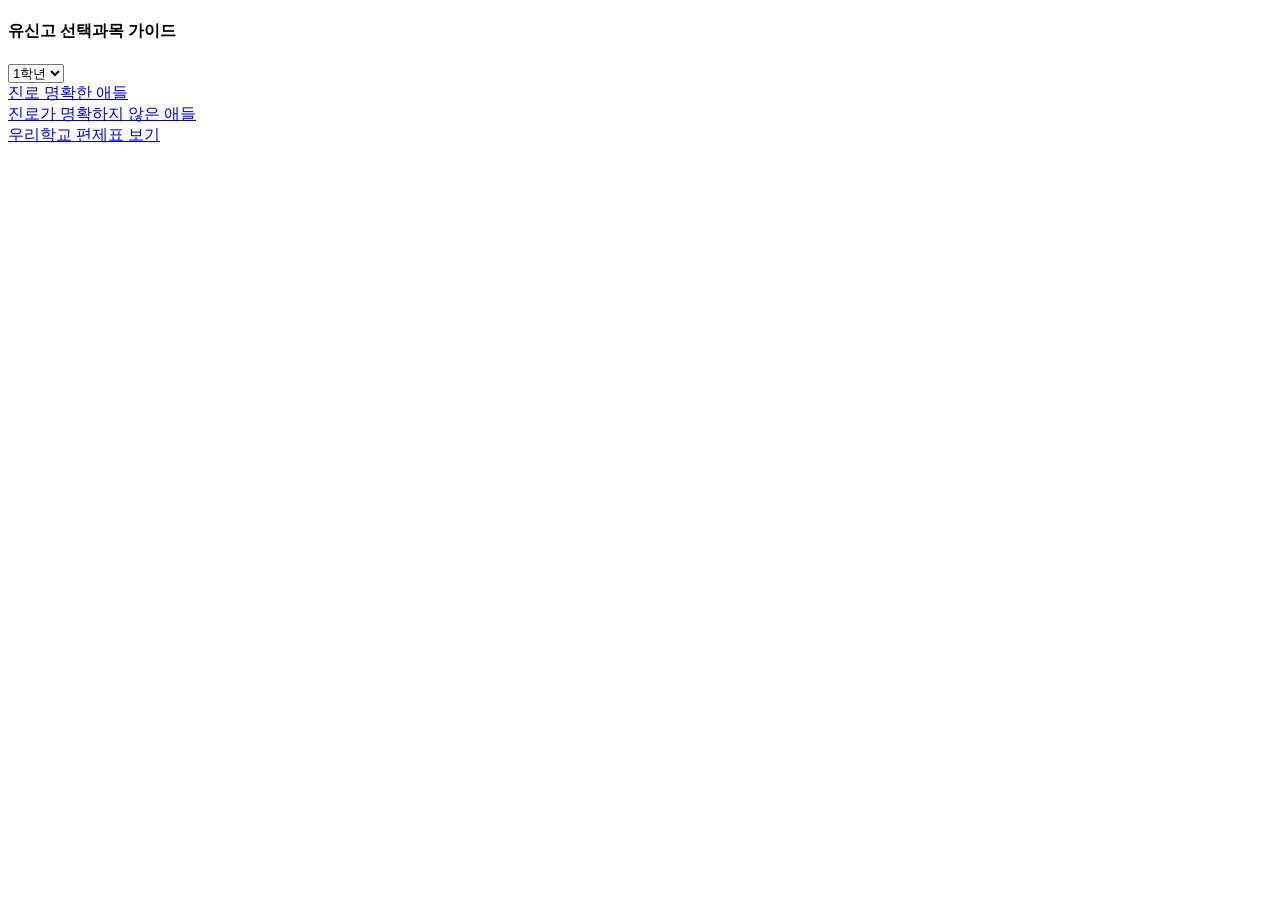
==== index.html @ 6cd65bbe "Remove stylesheet link from index.html Removed the link to the main.css stylesheet." ====
<!DOCTYPE html>
<html lang="ko">
<head>
    <meta charset="UTF-8">
    <meta name="viewport" content="width=device-width, initial-scale=1.0">
    <meta name="author" content="2026드림팀">
    <title>선택과목 가이드</title>

</head>

<body>

    <h4>유신고 선택과목 가이드</h4>
    <!-- 학년 선택 데이터는 여기서 불러오면 됨.-->
         <!--로컬 스토리지에서 변수 관리하면서 JS로 초기값은 로컬 스토리지에서 불러오기-->

    <select class="grade-select">
        <option>1학년</option>
        <option>2학년</option>
        <option>3학년</option>
    </select>
     <br>
         <!--네비게이션 메뉴인데, 여기는 딱히 할 일 없음-->
        <a href="focused.html" class="home-menu-button">진로 명확한 애들</a>
        <br>
        <a href="unfocused.html" class="home-menu-button">진로가 명확하지 않은 애들</a>
        <br>
        <a href="curriculum.html" class="home-menu-button">우리학교 편제표 보기</a>
        <script src="main.js"defer></script>
    </body>
</html>
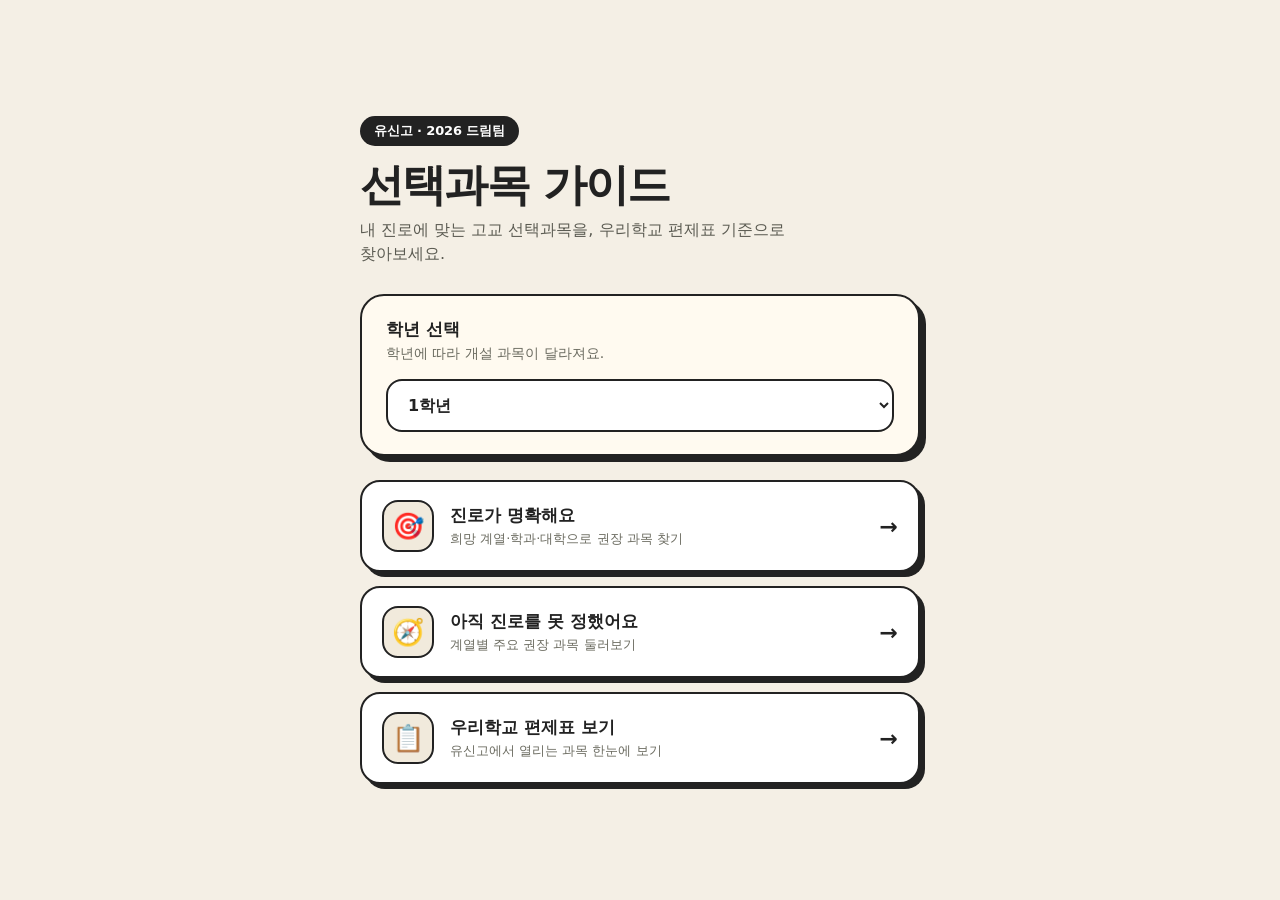
==== commit 83cc30db: "선택과목 가이드 4개 페이지 구현 + 실데이터 반영 - data.js: 2028 자료집(어디가) PART 02를 파싱해 대학 35곳·652레코드·   2022 개정 과목 81개로 " ====
--- a/index.html
+++ b/index.html
@@ -5,27 +5,59 @@
     <meta name="viewport" content="width=device-width, initial-scale=1.0">
     <meta name="author" content="2026드림팀">
     <title>선택과목 가이드</title>
-
+    <link rel="stylesheet" href="main.css">
 </head>
 
 <body>
+    <main class="home">
+        <header class="home-header">
+            <span class="home-badge">유신고 · 2026 드림팀</span>
+            <h1 class="home-title">선택과목 가이드</h1>
+            <p class="home-subtitle">내 진로에 맞는 고교 선택과목을, 우리학교 편제표 기준으로 찾아보세요.</p>
+        </header>
 
-    <h4>유신고 선택과목 가이드</h4>
-    <!-- 학년 선택 데이터는 여기서 불러오면 됨.-->
-         <!--로컬 스토리지에서 변수 관리하면서 JS로 초기값은 로컬 스토리지에서 불러오기-->
+        <!-- 학년 선택 : localStorage(selectedGrade)에 저장됨 (main.js) -->
+        <section class="grade-card">
+            <label for="grade" class="grade-label">학년 선택</label>
+            <p class="grade-desc">학년에 따라 개설 과목이 달라져요.</p>
+            <select id="grade" class="grade-select">
+                <option>1학년</option>
+                <option>2학년</option>
+                <option>3학년</option>
+            </select>
+        </section>
 
-    <select class="grade-select">
-        <option>1학년</option>
-        <option>2학년</option>
-        <option>3학년</option>
-    </select>
-     <br>
-         <!--네비게이션 메뉴인데, 여기는 딱히 할 일 없음-->
-        <a href="focused.html" class="home-menu-button">진로 명확한 애들</a>
-        <br>
-        <a href="unfocused.html" class="home-menu-button">진로가 명확하지 않은 애들</a>
-        <br>
-        <a href="curriculum.html" class="home-menu-button">우리학교 편제표 보기</a>
-        <script src="main.js"defer></script>
-    </body>
+        <!-- 네비게이션 -->
+        <nav class="home-nav">
+            <a href="focused.html" class="home-menu-button">
+                <span class="menu-icon">🎯</span>
+                <span class="menu-text">
+                    <span class="menu-title">진로가 명확해요</span>
+                    <span class="menu-desc">희망 계열·학과·대학으로 권장 과목 찾기</span>
+                </span>
+                <span class="menu-arrow">→</span>
+            </a>
+
+            <a href="unfocused.html" class="home-menu-button">
+                <span class="menu-icon">🧭</span>
+                <span class="menu-text">
+                    <span class="menu-title">아직 진로를 못 정했어요</span>
+                    <span class="menu-desc">계열별 주요 권장 과목 둘러보기</span>
+                </span>
+                <span class="menu-arrow">→</span>
+            </a>
+
+            <a href="curriculum.html" class="home-menu-button">
+                <span class="menu-icon">📋</span>
+                <span class="menu-text">
+                    <span class="menu-title">우리학교 편제표 보기</span>
+                    <span class="menu-desc">유신고에서 열리는 과목 한눈에 보기</span>
+                </span>
+                <span class="menu-arrow">→</span>
+            </a>
+        </nav>
+    </main>
+
+    <script src="main.js" defer></script>
+</body>
 </html>
--- a/main.css
+++ b/main.css
@@ -0,0 +1,198 @@
+* {
+  box-sizing: border-box;
+}
+
+body {
+  margin: 0;
+  min-height: 100vh;
+  display: flex;
+  align-items: center;
+  justify-content: center;
+  padding: 48px 20px;
+  background: #f4efe5;
+  color: #222;
+  font-family: system-ui, -apple-system, BlinkMacSystemFont, "Segoe UI", sans-serif;
+}
+
+select {
+  font: inherit;
+}
+
+/* ---------- 레이아웃 ---------- */
+.home {
+  width: min(560px, 100%);
+}
+
+/* ---------- 헤더 ---------- */
+.home-header {
+  margin-bottom: 28px;
+}
+
+.home-badge {
+  display: inline-block;
+  padding: 6px 14px;
+  background: #222;
+  color: #fff;
+  border-radius: 999px;
+  font-size: 13px;
+  font-weight: 800;
+  letter-spacing: -0.01em;
+}
+
+.home-title {
+  margin: 16px 0 10px;
+  font-size: 44px;
+  font-weight: 900;
+  letter-spacing: -0.04em;
+  line-height: 1.05;
+}
+
+.home-subtitle {
+  margin: 0;
+  max-width: 42ch;
+  color: #5b5b52;
+  font-size: 16px;
+  line-height: 1.5;
+}
+
+/* ---------- 학년 선택 카드 ---------- */
+.grade-card {
+  margin-bottom: 24px;
+  padding: 22px 24px;
+  background: #fffaf0;
+  border: 2px solid #222;
+  border-radius: 24px;
+  box-shadow: 6px 6px 0 #222;
+}
+
+.grade-label {
+  display: block;
+  font-size: 17px;
+  font-weight: 800;
+}
+
+.grade-desc {
+  margin: 4px 0 16px;
+  color: #6b6b60;
+  font-size: 14px;
+}
+
+.grade-select {
+  width: 100%;
+  padding: 14px 16px;
+  background: #fff;
+  color: #222;
+  border: 2px solid #222;
+  border-radius: 16px;
+  font-size: 16px;
+  font-weight: 700;
+  cursor: pointer;
+  outline: none;
+  transition: transform 0.12s ease, box-shadow 0.12s ease;
+}
+
+.grade-select:hover {
+  transform: translate(-2px, -2px);
+  box-shadow: 4px 4px 0 #222;
+}
+
+.grade-select:focus-visible {
+  box-shadow: 4px 4px 0 #222;
+}
+
+/* ---------- 네비게이션 ---------- */
+.home-nav {
+  display: flex;
+  flex-direction: column;
+  gap: 14px;
+}
+
+.home-menu-button {
+  display: flex;
+  align-items: center;
+  gap: 16px;
+  padding: 18px 20px;
+  background: #fff;
+  color: #222;
+  border: 2px solid #222;
+  border-radius: 20px;
+  text-decoration: none;
+  box-shadow: 5px 5px 0 #222;
+  transition: transform 0.12s ease, box-shadow 0.12s ease, background 0.12s ease;
+}
+
+.home-menu-button:hover {
+  transform: translate(-3px, -3px);
+  box-shadow: 8px 8px 0 #222;
+  background: #fffaf0;
+}
+
+.home-menu-button:active {
+  transform: translate(0, 0);
+  box-shadow: 2px 2px 0 #222;
+}
+
+.menu-icon {
+  flex: 0 0 auto;
+  width: 52px;
+  height: 52px;
+  display: inline-flex;
+  align-items: center;
+  justify-content: center;
+  background: #f1eadc;
+  border: 2px solid #222;
+  border-radius: 16px;
+  font-size: 26px;
+}
+
+.menu-text {
+  display: flex;
+  flex-direction: column;
+  gap: 3px;
+  flex: 1;
+  min-width: 0;
+}
+
+.menu-title {
+  font-size: 17px;
+  font-weight: 800;
+}
+
+.menu-desc {
+  color: #6b6b60;
+  font-size: 13px;
+  line-height: 1.35;
+}
+
+.menu-arrow {
+  flex: 0 0 auto;
+  font-size: 22px;
+  font-weight: 900;
+  transition: transform 0.12s ease;
+}
+
+.home-menu-button:hover .menu-arrow {
+  transform: translateX(4px);
+}
+
+/* ---------- 모바일 ---------- */
+@media (max-width: 560px) {
+  body {
+    padding: 32px 16px;
+    align-items: flex-start;
+  }
+
+  .home-title {
+    font-size: 34px;
+  }
+
+  .menu-icon {
+    width: 46px;
+    height: 46px;
+    font-size: 22px;
+  }
+
+  .menu-arrow {
+    display: none;
+  }
+}
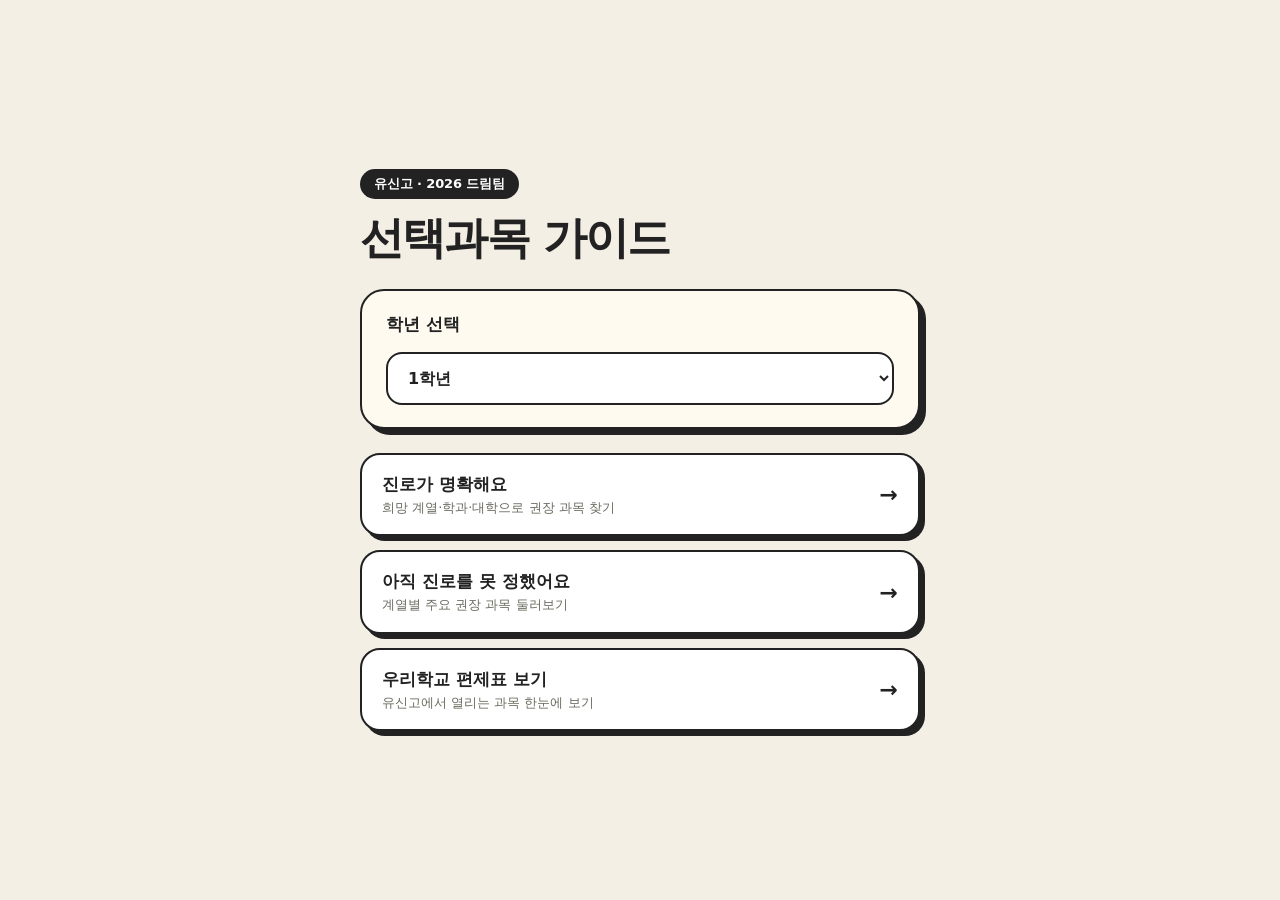
==== commit 8cc6c9e1: "Update index.html to remove unnecessary elements Removed subtitles and icons from the home page." ====
--- a/index.html
+++ b/index.html
@@ -13,13 +13,12 @@
         <header class="home-header">
             <span class="home-badge">유신고 · 2026 드림팀</span>
             <h1 class="home-title">선택과목 가이드</h1>
-            <p class="home-subtitle">내 진로에 맞는 고교 선택과목을, 우리학교 편제표 기준으로 찾아보세요.</p>
         </header>
 
         <!-- 학년 선택 : localStorage(selectedGrade)에 저장됨 (main.js) -->
         <section class="grade-card">
             <label for="grade" class="grade-label">학년 선택</label>
-            <p class="grade-desc">학년에 따라 개설 과목이 달라져요.</p>
+            <p class="grade-desc"></p>
             <select id="grade" class="grade-select">
                 <option>1학년</option>
                 <option>2학년</option>
@@ -30,7 +29,6 @@
         <!-- 네비게이션 -->
         <nav class="home-nav">
             <a href="focused.html" class="home-menu-button">
-                <span class="menu-icon">🎯</span>
                 <span class="menu-text">
                     <span class="menu-title">진로가 명확해요</span>
                     <span class="menu-desc">희망 계열·학과·대학으로 권장 과목 찾기</span>
@@ -39,7 +37,6 @@
             </a>
 
             <a href="unfocused.html" class="home-menu-button">
-                <span class="menu-icon">🧭</span>
                 <span class="menu-text">
                     <span class="menu-title">아직 진로를 못 정했어요</span>
                     <span class="menu-desc">계열별 주요 권장 과목 둘러보기</span>
@@ -48,7 +45,6 @@
             </a>
 
             <a href="curriculum.html" class="home-menu-button">
-                <span class="menu-icon">📋</span>
                 <span class="menu-text">
                     <span class="menu-title">우리학교 편제표 보기</span>
                     <span class="menu-desc">유신고에서 열리는 과목 한눈에 보기</span>
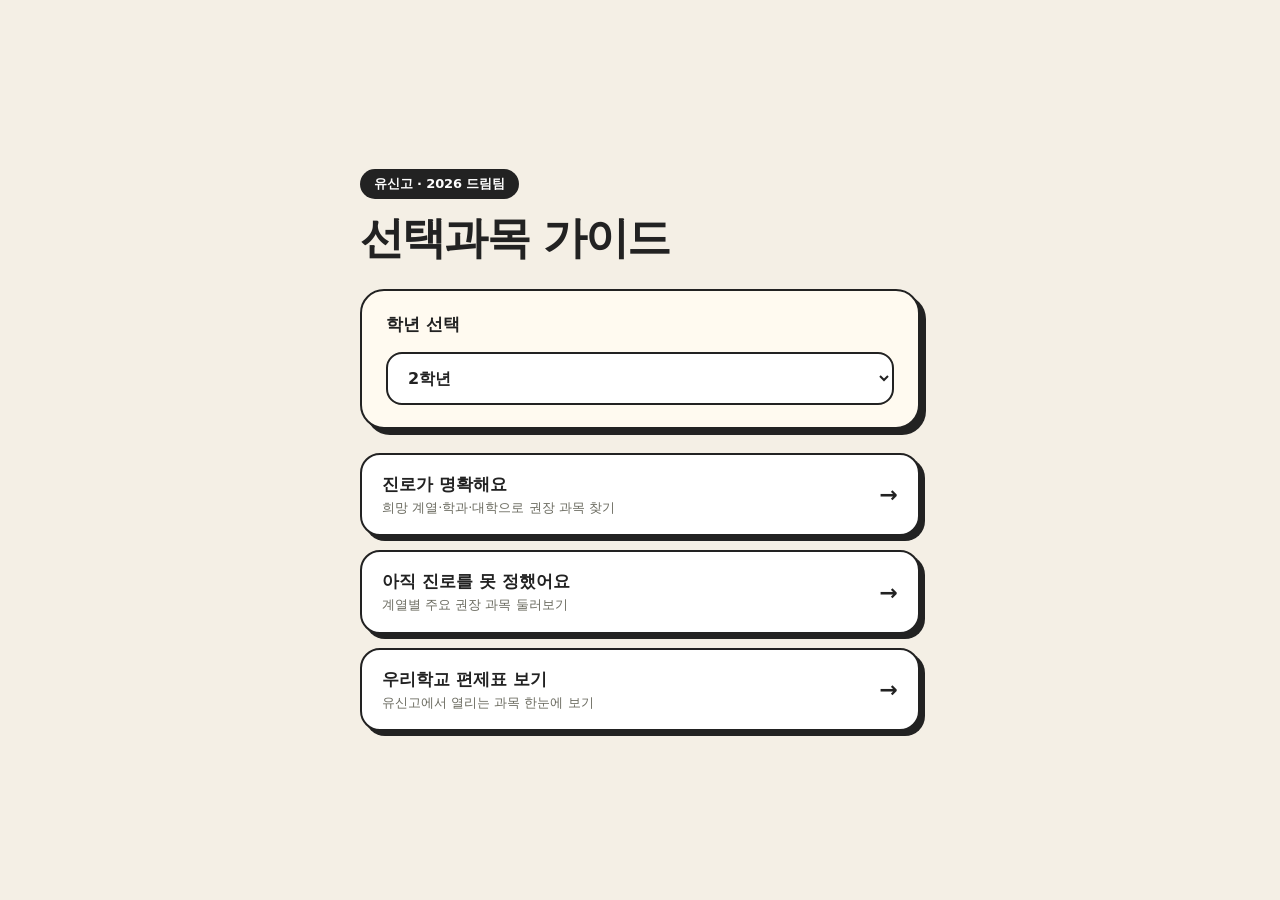
==== commit 6bc15791: "Change default selected grade option to 2학년" ====
--- a/index.html
+++ b/index.html
@@ -20,8 +20,7 @@
             <label for="grade" class="grade-label">학년 선택</label>
             <p class="grade-desc"></p>
             <select id="grade" class="grade-select">
-                <option>1학년</option>
-                <option>2학년</option>
+                <option selected>2학년</option>
                 <option>3학년</option>
             </select>
         </section>
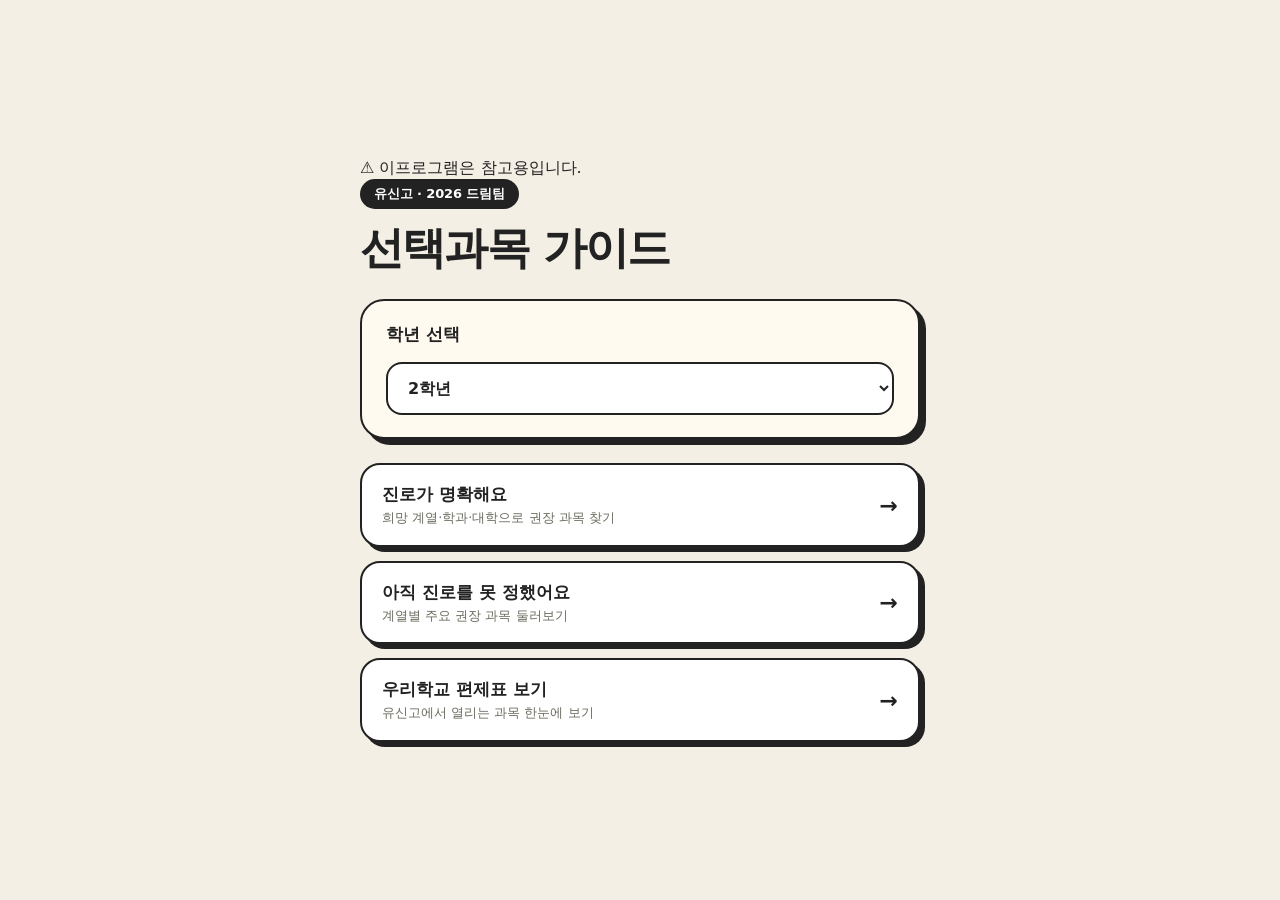
==== commit aef7d96b: "Update index.html" ====
--- a/index.html
+++ b/index.html
@@ -10,6 +10,10 @@
 
 <body>
     <main class="home">
+        <div class="notice-banner" role="note">
+            ⚠ 이프로그램은 참고용입니다.
+        </div>
+
         <header class="home-header">
             <span class="home-badge">유신고 · 2026 드림팀</span>
             <h1 class="home-title">선택과목 가이드</h1>
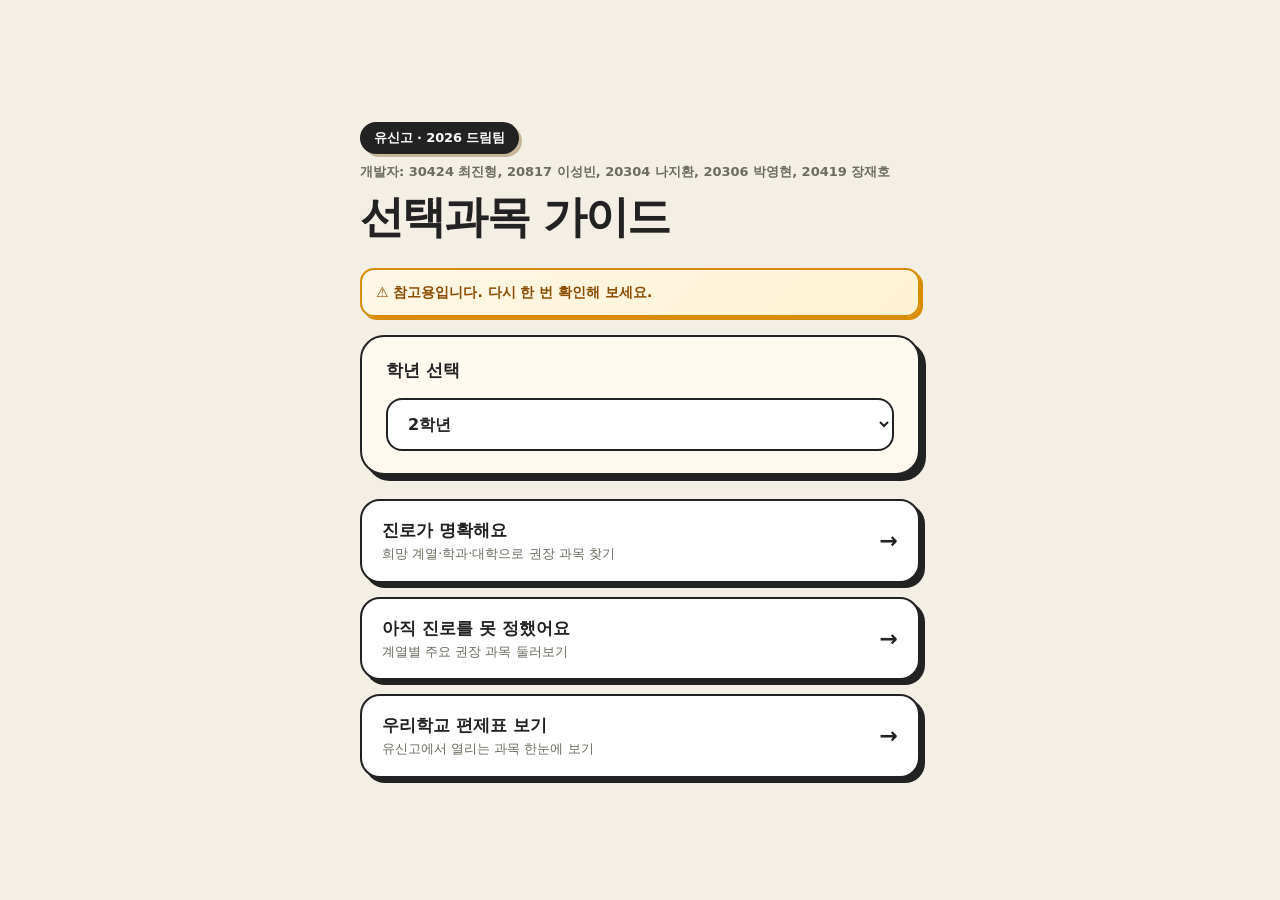
==== commit 60b0f9de: "Revise notice banner and add developer information Updated the notice banner to include developer na" ====
--- a/index.html
+++ b/index.html
@@ -10,14 +10,15 @@
 
 <body>
     <main class="home">
-        <div class="notice-banner" role="note">
-            ⚠ 이프로그램은 참고용입니다.
-        </div>
-
         <header class="home-header">
             <span class="home-badge">유신고 · 2026 드림팀</span>
+            <p class="developer-list">개발자: 30424 최진형, 20817 이성빈, 20304 나지환, 20306 박영현, 20419 장재호</p>
             <h1 class="home-title">선택과목 가이드</h1>
         </header>
+
+        <div class="notice-banner" role="note">
+            ⚠ 참고용입니다. 다시 한 번 확인해 보세요.
+        </div>
 
         <!-- 학년 선택 : localStorage(selectedGrade)에 저장됨 (main.js) -->
         <section class="grade-card">
--- a/main.css
+++ b/main.css
@@ -24,23 +24,45 @@
 }
 
 /* ---------- 헤더 ---------- */
+.notice-banner {
+  margin-bottom: 18px;
+  padding: 12px 14px;
+  border: 2px solid #d98c00;
+  border-radius: 14px;
+  background: linear-gradient(135deg, #fff7e6 0%, #fff2d3 100%);
+  color: #8a4b00;
+  font-size: 14px;
+  font-weight: 700;
+  line-height: 1.5;
+  box-shadow: 3px 3px 0 #d98c00;
+}
+
 .home-header {
   margin-bottom: 28px;
 }
 
 .home-badge {
   display: inline-block;
-  padding: 6px 14px;
+  padding: 7px 14px;
   background: #222;
   color: #fff;
   border-radius: 999px;
   font-size: 13px;
   font-weight: 800;
   letter-spacing: -0.01em;
+  box-shadow: 3px 3px 0 #c7b79a;
+}
+
+.developer-list {
+  margin: 8px 0 0;
+  color: #6b6b60;
+  font-size: 13px;
+  line-height: 1.5;
+  font-weight: 600;
 }
 
 .home-title {
-  margin: 16px 0 10px;
+  margin: 12px 0 10px;
   font-size: 44px;
   font-weight: 900;
   letter-spacing: -0.04em;
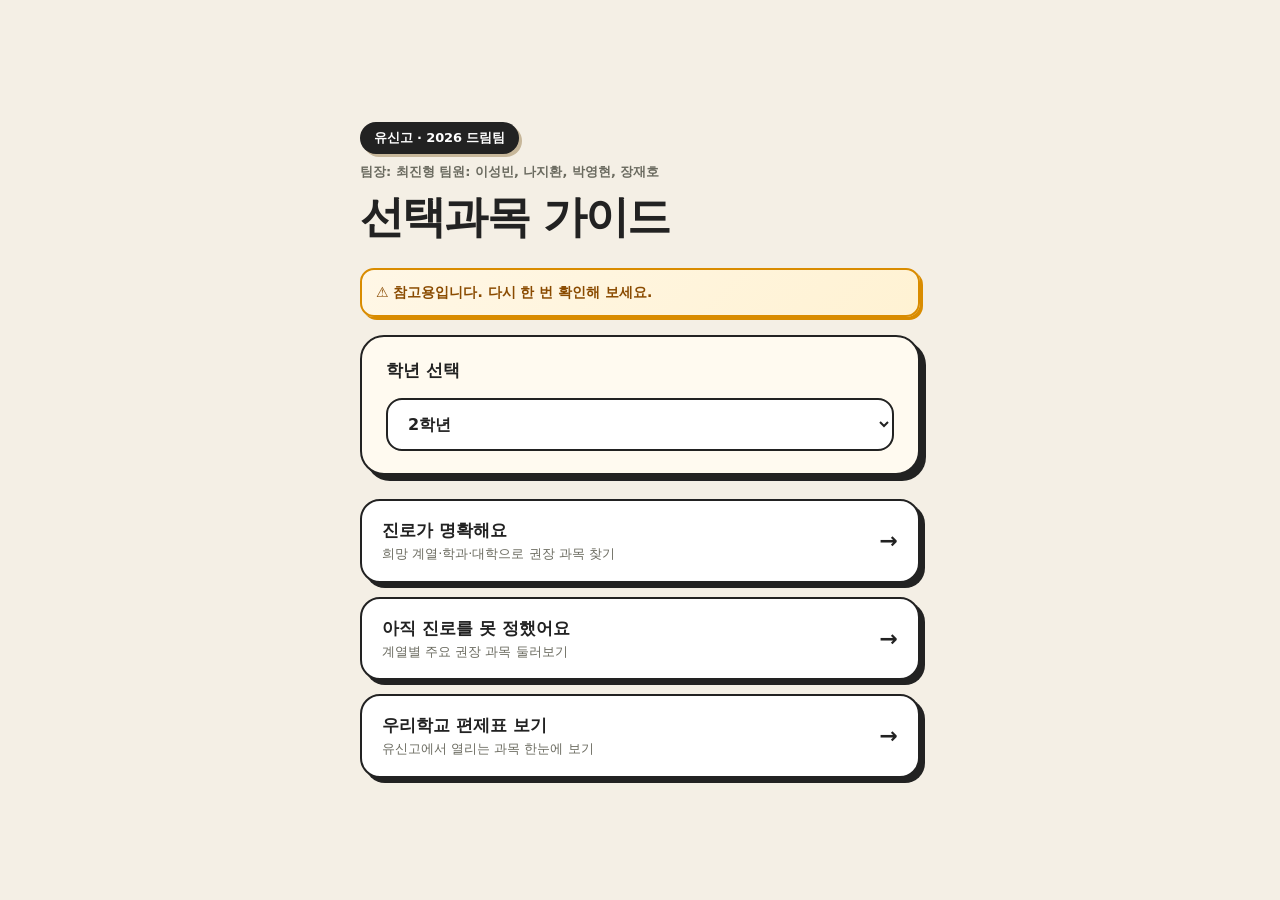
==== commit 223119c6: "Update index.html" ====
--- a/index.html
+++ b/index.html
@@ -12,7 +12,7 @@
     <main class="home">
         <header class="home-header">
             <span class="home-badge">유신고 · 2026 드림팀</span>
-            <p class="developer-list">개발자: 30424 최진형, 20817 이성빈, 20304 나지환, 20306 박영현, 20419 장재호</p>
+            <p class="developer-list"><span class="developer-role">팀장</span>: <span class="developer-name">최진형</span> <span class="developer-role">팀원</span>: <span class="developer-name">이성빈, 나지환, 박영현, 장재호</span></p>
             <h1 class="home-title">선택과목 가이드</h1>
         </header>
 
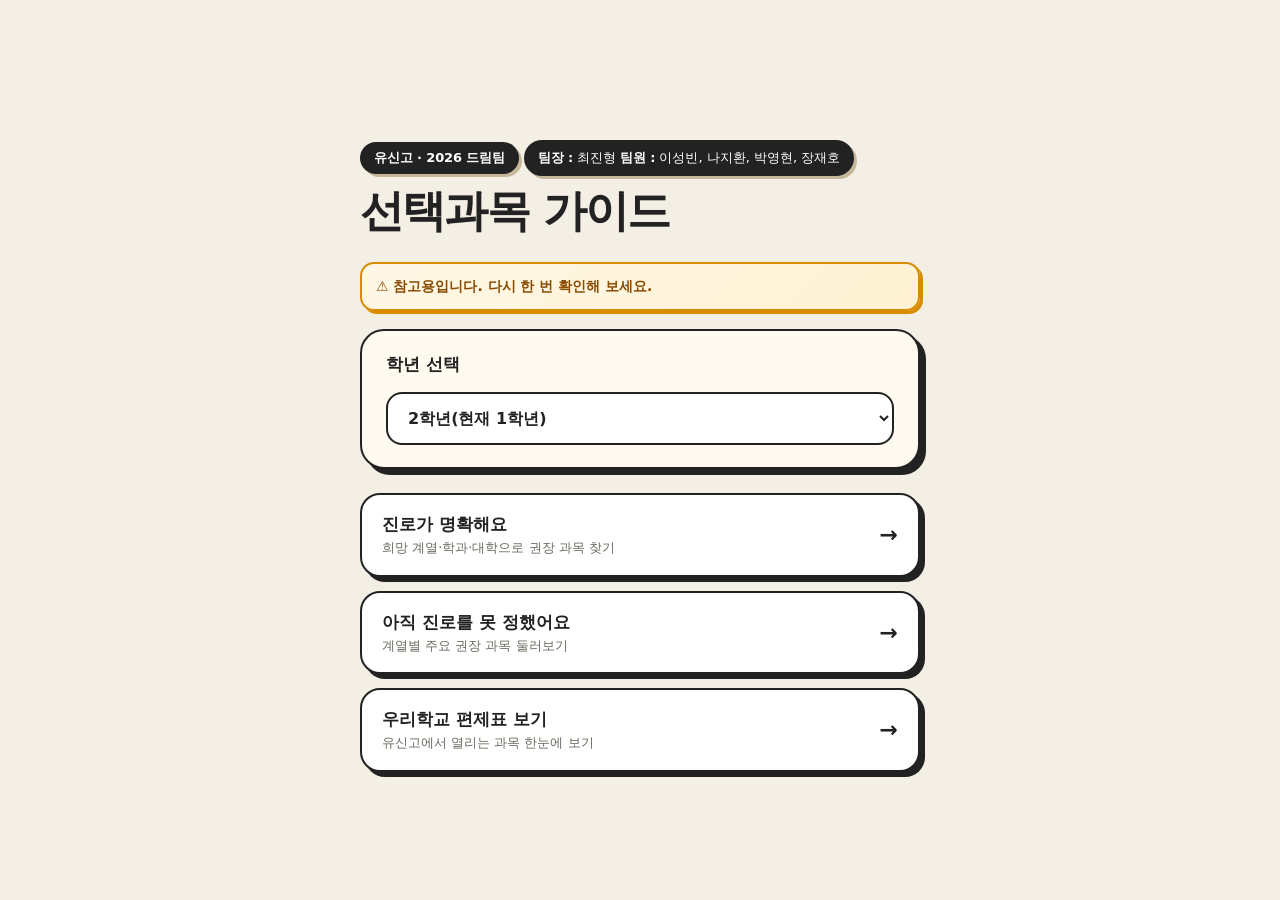
==== commit 68c3d3d1: "Update index.html" ====
--- a/index.html
+++ b/index.html
@@ -25,8 +25,8 @@
             <label for="grade" class="grade-label">학년 선택</label>
             <p class="grade-desc"></p>
             <select id="grade" class="grade-select">
-                <option selected>2학년</option>
-                <option>3학년</option>
+                <option selected>2학년(현재 1학년)</option>
+                <option>3학년(현재 2학년)</option>
             </select>
         </section>
 
--- a/main.css
+++ b/main.css
@@ -54,11 +54,32 @@
 }
 
 .developer-list {
-  margin: 8px 0 0;
-  color: #6b6b60;
+  display: inline-flex;
+  align-items: center;
+  gap: 4px;
+  flex-wrap: nowrap;
+  margin: 12px 0 0;
+  padding: 8px 14px;
+  background: #222;
+  color: #fff;
+  border-radius: 999px;
   font-size: 13px;
   line-height: 1.5;
-  font-weight: 600;
+  font-weight: 700;
+  box-shadow: 3px 3px 0 #c7b79a;
+  white-space: nowrap;
+}
+
+.developer-role {
+  color: #fff;
+  font-size: 13px;
+  font-weight: 900;
+}
+
+.developer-name {
+  font-weight: 500;
+  color: #fff;
+  font-size: 13px;
 }
 
 .home-title {
